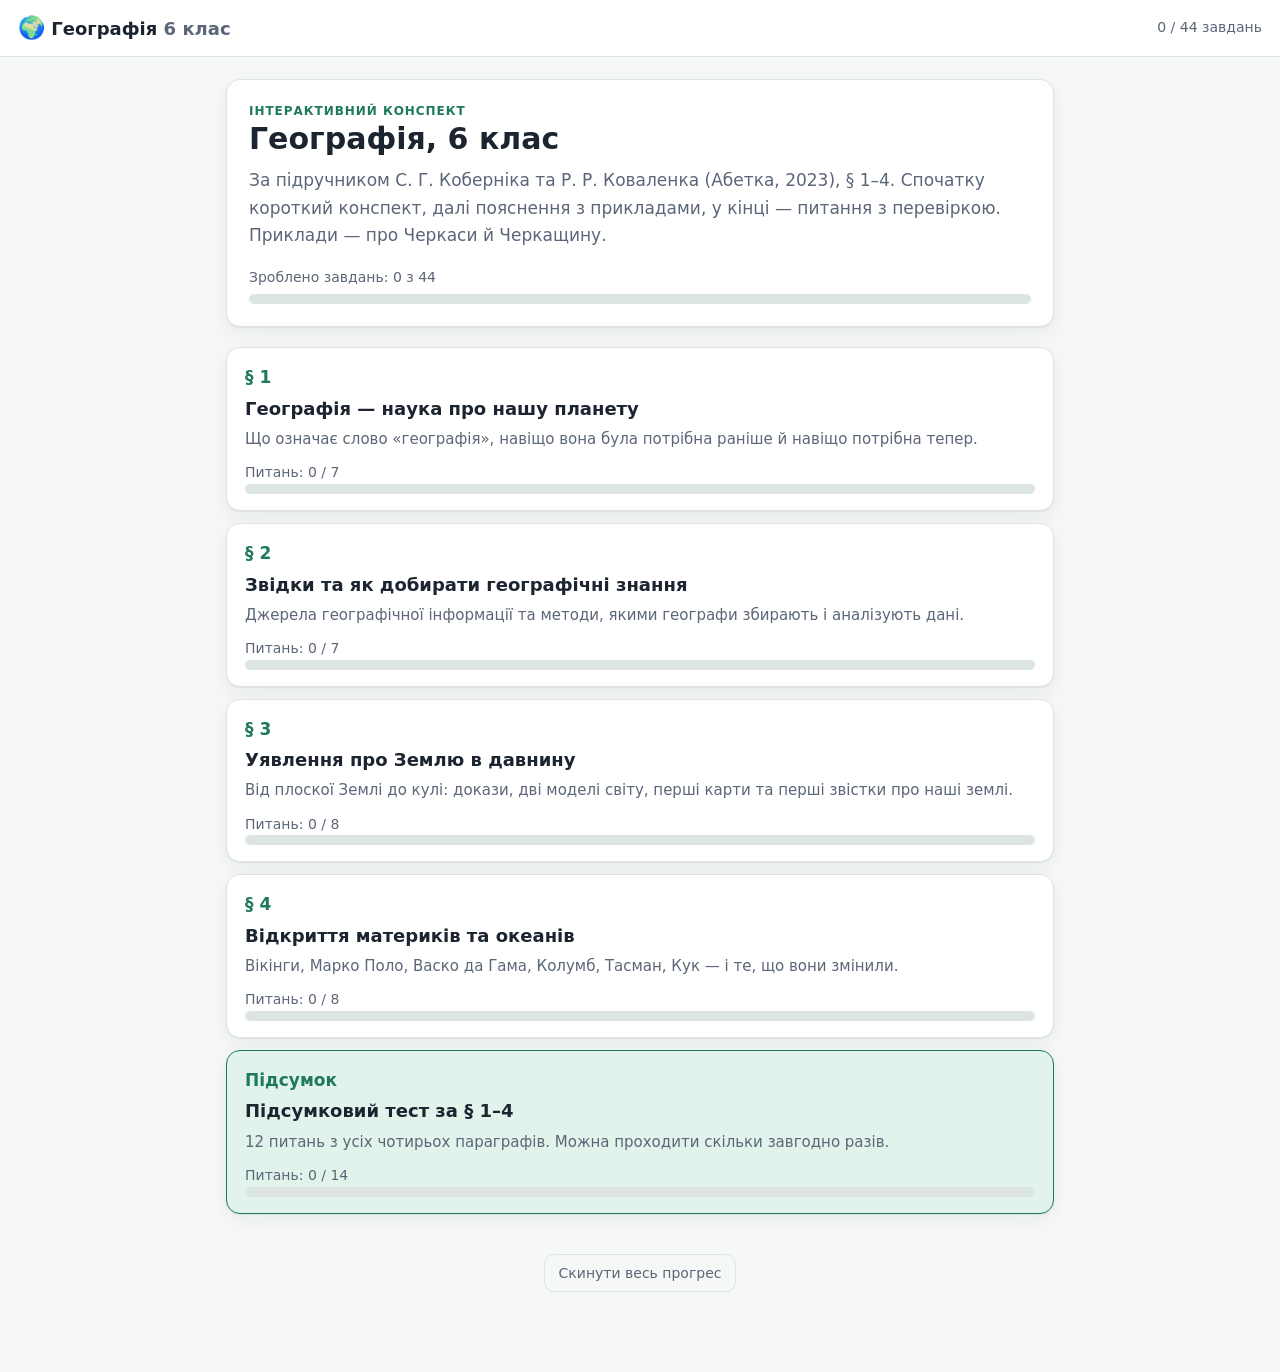
==== course/index.html @ ce7068f5 "[GEO-0] Конспект географії 6 класу: параграфи 1-4, тест, рушій" ====
<!doctype html>
<html lang="uk">
<head>
  <meta charset="utf-8">
  <meta name="viewport" content="width=device-width, initial-scale=1">
  <title>Географія 6 клас</title>
  <link rel="stylesheet" href="css/app.css">
</head>
<body>
  <header class="topbar">
    <a class="brand" href="#/"><span class="globe">🌍</span> Географія <span>6 клас</span></a>
    <span class="spacer"></span>
    <span class="bar-label" id="progressMini"></span>
  </header>

  <main id="app"></main>

  <script src="js/engine.js"></script>
  <script src="js/lessons/p01.js"></script>
  <script src="js/lessons/p02.js"></script>
  <script src="js/lessons/p03.js"></script>
  <script src="js/lessons/p04.js"></script>
  <script src="js/lessons/test.js"></script>
  <script>COURSE.start();</script>
</body>
</html>
---- course/css/app.css ----
/* Географія 6 клас — інтерактивний конспект. Оформлення. */

:root {
  --bg: #f5f8f6;
  --bg-soft: #ffffff;
  --text: #1c2430;
  --text-dim: #5b6678;
  --border: #dde5e2;
  --accent: #1f7a5a;
  --accent-soft: #e2f3ec;
  --green: #1e9e63;
  --green-soft: #e3f7ec;
  --red: #d64545;
  --red-soft: #fdeaea;
  --yellow: #b8860b;
  --yellow-soft: #fdf5dd;
  --blue: #2f6df6;
  --blue-soft: #e8efff;
  --local: #a8562b;
  --local-soft: #fbeee5;
  --game: #7b4fd8;
  --game-soft: #f0eaff;
  --radius: 14px;
  --shadow: 0 1px 2px rgba(20, 35, 30, .06), 0 6px 20px rgba(20, 35, 30, .06);
  --sans: "Segoe UI", Inter, system-ui, -apple-system, Roboto, sans-serif;
}

@media (prefers-color-scheme: dark) {
  :root {
    --bg: #141a19;
    --bg-soft: #1b2322;
    --text: #e8eeea;
    --text-dim: #a2aeb0;
    --border: #2b3533;
    --accent: #5cc79c;
    --accent-soft: #17302a;
    --green: #4bd18b;
    --green-soft: #16301f;
    --red: #ff7a7a;
    --red-soft: #331a1c;
    --yellow: #e3bb4c;
    --yellow-soft: #302a16;
    --blue: #6f9bff;
    --blue-soft: #1c2740;
    --local: #e0a271;
    --local-soft: #2b1e15;
    --game: #b699ff;
    --game-soft: #241d3c;
    --shadow: 0 1px 2px rgba(0, 0, 0, .3), 0 8px 24px rgba(0, 0, 0, .35);
  }
}

* { box-sizing: border-box; }

body {
  margin: 0;
  background: var(--bg);
  color: var(--text);
  font: 17px/1.62 var(--sans);
}

a { color: var(--accent); }

.topbar {
  position: sticky;
  top: 0;
  z-index: 5;
  display: flex;
  align-items: center;
  gap: 12px;
  padding: 10px 18px;
  background: var(--bg-soft);
  border-bottom: 1px solid var(--border);
}

.brand {
  font-weight: 700;
  text-decoration: none;
  color: var(--text);
  font-size: 18px;
}

.brand span { color: var(--text-dim); font-weight: 600; }
.brand .globe { font-size: 22px; }
.spacer { flex: 1; }
.bar-label { color: var(--text-dim); font-size: 14px; }

main {
  max-width: 860px;
  margin: 0 auto;
  padding: 22px 16px 80px;
}

h1 { font-size: 30px; margin: 0 0 6px; line-height: 1.2; }
h2 { font-size: 23px; margin: 28px 0 10px; }
h3 { font-size: 19px; margin: 18px 0 8px; }
p { margin: 10px 0; }
ul, ol { margin: 10px 0; padding-left: 24px; }
li { margin: 4px 0; }

.kicker {
  text-transform: uppercase;
  letter-spacing: .08em;
  font-size: 12px;
  font-weight: 700;
  color: var(--accent);
}

.lead { color: var(--text-dim); }

.hero {
  background: var(--bg-soft);
  border: 1px solid var(--border);
  border-radius: var(--radius);
  padding: 22px;
  box-shadow: var(--shadow);
}

.bar {
  position: relative;
  height: 10px;
  border-radius: 999px;
  background: var(--border);
  overflow: hidden;
}

.bar i {
  position: absolute;
  inset: 0 auto 0 0;
  background: var(--accent);
  border-radius: 999px;
  transition: width .3s;
}

.overall { margin-top: 16px; }
.overall .bar-label { display: block; margin-bottom: 6px; }

.cards { display: grid; gap: 12px; margin-top: 20px; }

.card {
  display: block;
  text-decoration: none;
  color: inherit;
  background: var(--bg-soft);
  border: 1px solid var(--border);
  border-radius: var(--radius);
  padding: 16px 18px;
  box-shadow: var(--shadow);
}

.card:hover { border-color: var(--accent); }
.card .num { color: var(--accent); font-weight: 700; }
.card .title { font-weight: 700; font-size: 18px; margin: 2px 0 4px; }
.card .sub { color: var(--text-dim); font-size: 15px; }
.card .stat { color: var(--text-dim); font-size: 14px; margin-top: 10px; }
.card.exam { border-color: var(--accent); background: var(--accent-soft); }

.goals {
  background: var(--accent-soft);
  border-radius: var(--radius);
  padding: 12px 18px;
  margin: 16px 0;
}

.goals b { display: block; margin-bottom: 4px; }

.block {
  background: var(--bg-soft);
  border: 1px solid var(--border);
  border-radius: var(--radius);
  padding: 4px 18px 14px;
  margin: 16px 0;
  box-shadow: var(--shadow);
}

.block.plain { background: none; border: none; box-shadow: none; padding: 0 2px; }

.block-head {
  display: flex;
  align-items: center;
  gap: 10px;
  padding: 12px 0 6px;
  font-weight: 700;
}

.tag {
  font-size: 11px;
  text-transform: uppercase;
  letter-spacing: .06em;
  padding: 3px 8px;
  border-radius: 999px;
  background: var(--accent-soft);
  color: var(--accent);
  font-weight: 700;
}

.done-mark { margin-left: auto; color: var(--green); font-weight: 700; }

.block.note { background: var(--yellow-soft); border-color: var(--yellow); }
.block.note .tag { background: var(--yellow); color: #fff; }
.block.cherkasy { background: var(--local-soft); border-color: var(--local); }
.block.cherkasy .tag { background: var(--local); color: #fff; }
.block.ukraine { background: var(--blue-soft); border-color: var(--blue); }
.block.ukraine .tag { background: var(--blue); color: #fff; }
.block.life { background: var(--green-soft); border-color: var(--green); }
.block.life .tag { background: var(--green); color: #fff; }
.block.game { background: var(--game-soft); border-color: var(--game); }
.block.game .tag { background: var(--game); color: #fff; }
.block.errata { background: var(--red-soft); border-color: var(--red); }
.block.errata .tag { background: var(--red); color: #fff; }

.errata-row { margin: 8px 0; }
.errata-row.book { color: var(--text-dim); }
.errata-row.truth b { color: var(--red); }
.errata-row.say b { color: var(--green); }

.figure { margin: 16px 0; }

.figure img {
  display: block;
  width: 100%;
  height: auto;
  border: 1px solid var(--border);
  border-radius: 10px;
  background: #fff;
}

.figure figcaption {
  color: var(--text-dim);
  font-size: 14px;
  margin-top: 6px;
}

.gallery { display: grid; gap: 12px; margin: 16px 0; }
.gallery .figure { margin: 0; }
.gallery.cols2 { grid-template-columns: repeat(2, 1fr); }
.gallery.cols3 { grid-template-columns: repeat(3, 1fr); }

@media (max-width: 620px) {
  .gallery.cols2,
  .gallery.cols3 { grid-template-columns: 1fr; }
}

.block .figure { margin: 12px 0 4px; }
.block.summary { background: var(--accent-soft); border-color: var(--accent); }

.terms { width: 100%; border-collapse: collapse; margin: 8px 0; }
.terms td { border-top: 1px solid var(--border); padding: 8px 6px; vertical-align: top; }
.terms td:first-child { font-weight: 700; width: 34%; }

.book-wording {
  display: block;
  margin-top: 4px;
  font-size: 14px;
  font-style: italic;
  color: var(--text-dim);
}

details { margin: 8px 0; }
summary { cursor: pointer; color: var(--accent); font-weight: 600; }

.options { display: grid; gap: 8px; margin: 10px 0; }

.option {
  display: flex;
  align-items: flex-start;
  gap: 10px;
  text-align: left;
  font: inherit;
  color: inherit;
  background: var(--bg);
  border: 1px solid var(--border);
  border-radius: 10px;
  padding: 10px 12px;
  cursor: pointer;
}

.option:hover { border-color: var(--accent); }
.option .letter { font-weight: 700; color: var(--text-dim); }
.option.right { background: var(--green-soft); border-color: var(--green); }
.option.wrong { background: var(--red-soft); border-color: var(--red); }
.option.picked { border-color: var(--accent); background: var(--accent-soft); }
.option.picked .letter { color: var(--accent); }

.chips { display: flex; flex-wrap: wrap; gap: 8px; margin: 10px 0; }

.chip {
  font: inherit;
  color: inherit;
  background: var(--bg);
  border: 1px solid var(--border);
  border-radius: 999px;
  padding: 6px 14px;
  cursor: pointer;
}

.chip:hover { border-color: var(--accent); }
.chip.used { opacity: .35; pointer-events: none; }
.chip.right { background: var(--green-soft); border-color: var(--green); }
.chip.wrong { background: var(--red-soft); border-color: var(--red); }

.slots { display: grid; gap: 6px; margin: 10px 0; }
.slot { border: 1px dashed var(--border); border-radius: 10px; padding: 8px 12px; color: var(--text-dim); }
.slot.filled { border-style: solid; color: var(--text); }

.answer-input {
  font: inherit;
  color: inherit;
  background: var(--bg);
  border: 1px solid var(--border);
  border-radius: 10px;
  padding: 9px 12px;
  width: 100%;
  max-width: 360px;
}

.toolbar { display: flex; flex-wrap: wrap; gap: 8px; margin: 10px 0 4px; }

.btn {
  font: inherit;
  font-weight: 600;
  border: 1px solid var(--accent);
  background: var(--accent);
  color: #fff;
  border-radius: 10px;
  padding: 8px 16px;
  cursor: pointer;
}

.btn.flat { background: none; color: var(--accent); }
.btn:disabled { opacity: .5; cursor: default; }

.ghost-btn {
  font: inherit;
  border: 1px solid var(--border);
  background: none;
  color: var(--text-dim);
  border-radius: 10px;
  padding: 7px 14px;
  cursor: pointer;
  text-decoration: none;
}

.verdict { margin-top: 8px; min-height: 22px; font-size: 16px; }
.verdict.ok { color: var(--green); font-weight: 600; }
.verdict.no { color: var(--red); }

.navrow { display: flex; justify-content: space-between; gap: 12px; margin-top: 30px; }

.score {
  background: var(--bg-soft);
  border: 1px solid var(--border);
  border-radius: var(--radius);
  padding: 14px 18px;
  margin: 18px 0;
  box-shadow: var(--shadow);
}

footer.page-foot { color: var(--text-dim); font-size: 14px; margin-top: 40px; text-align: center; }
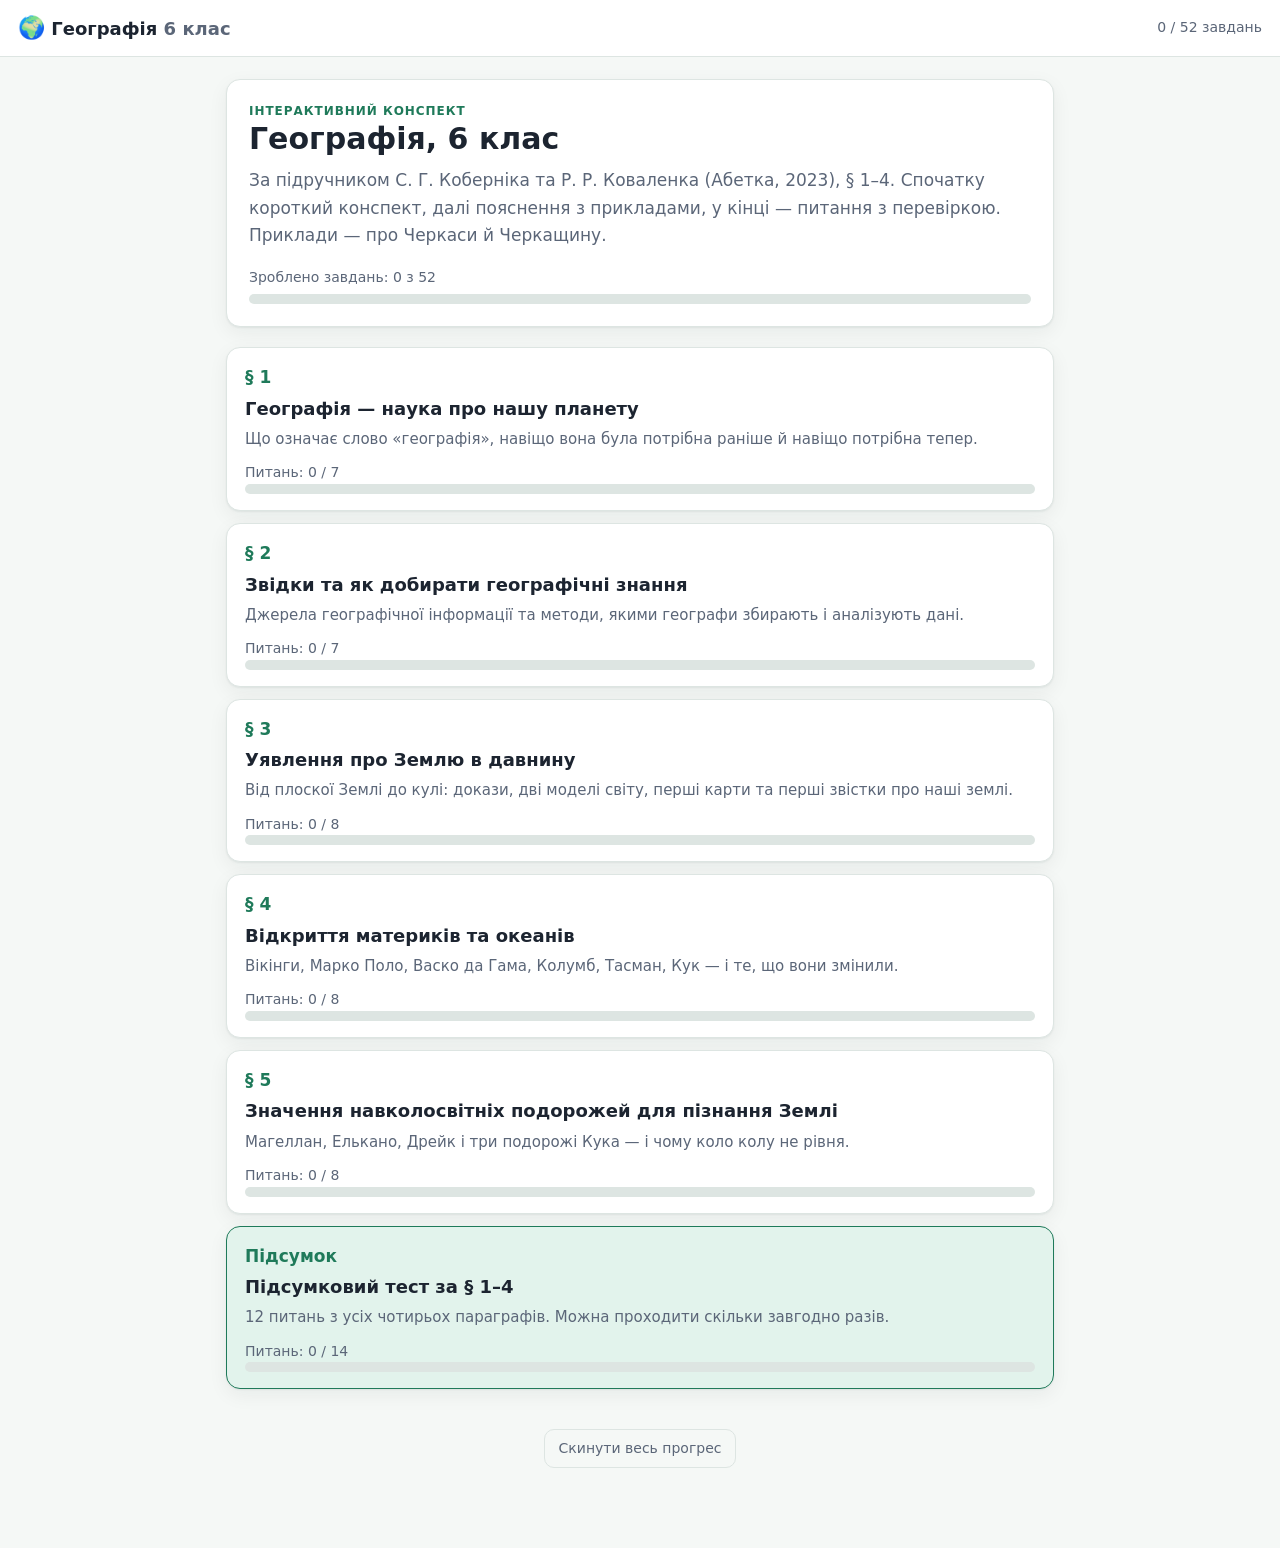
==== commit 302ef888: "[GEO-5] Параграф 5: значення навколосвітніх подорожей Конспект за підручником, стор. 28-32: означенн" ====
--- a/course/index.html
+++ b/course/index.html
@@ -20,6 +20,7 @@
   <script src="js/lessons/p02.js"></script>
   <script src="js/lessons/p03.js"></script>
   <script src="js/lessons/p04.js"></script>
+  <script src="js/lessons/p05.js"></script>
   <script src="js/lessons/test.js"></script>
   <script>COURSE.start();</script>
 </body>
--- a/course/css/app.css
+++ b/course/css/app.css
@@ -20,6 +20,10 @@
   --local-soft: #fbeee5;
   --game: #7b4fd8;
   --game-soft: #f0eaff;
+  --potter: #8e2f4f;
+  --potter-soft: #fdeaf0;
+  --horse: #8a6d1f;
+  --horse-soft: #f8f1d8;
   --radius: 14px;
   --shadow: 0 1px 2px rgba(20, 35, 30, .06), 0 6px 20px rgba(20, 35, 30, .06);
   --sans: "Segoe UI", Inter, system-ui, -apple-system, Roboto, sans-serif;
@@ -46,6 +50,10 @@
     --local-soft: #2b1e15;
     --game: #b699ff;
     --game-soft: #241d3c;
+    --potter: #f09ab8;
+    --potter-soft: #2e1420;
+    --horse: #d8bb63;
+    --horse-soft: #2a2415;
     --shadow: 0 1px 2px rgba(0, 0, 0, .3), 0 8px 24px rgba(0, 0, 0, .35);
   }
 }
@@ -206,6 +214,10 @@
 .block.life .tag { background: var(--green); color: #fff; }
 .block.game { background: var(--game-soft); border-color: var(--game); }
 .block.game .tag { background: var(--game); color: #fff; }
+.block.potter { background: var(--potter-soft); border-color: var(--potter); }
+.block.potter .tag { background: var(--potter); color: #fff; }
+.block.horse { background: var(--horse-soft); border-color: var(--horse); }
+.block.horse .tag { background: var(--horse); color: #fff; }
 .block.errata { background: var(--red-soft); border-color: var(--red); }
 .block.errata .tag { background: var(--red); color: #fff; }
 
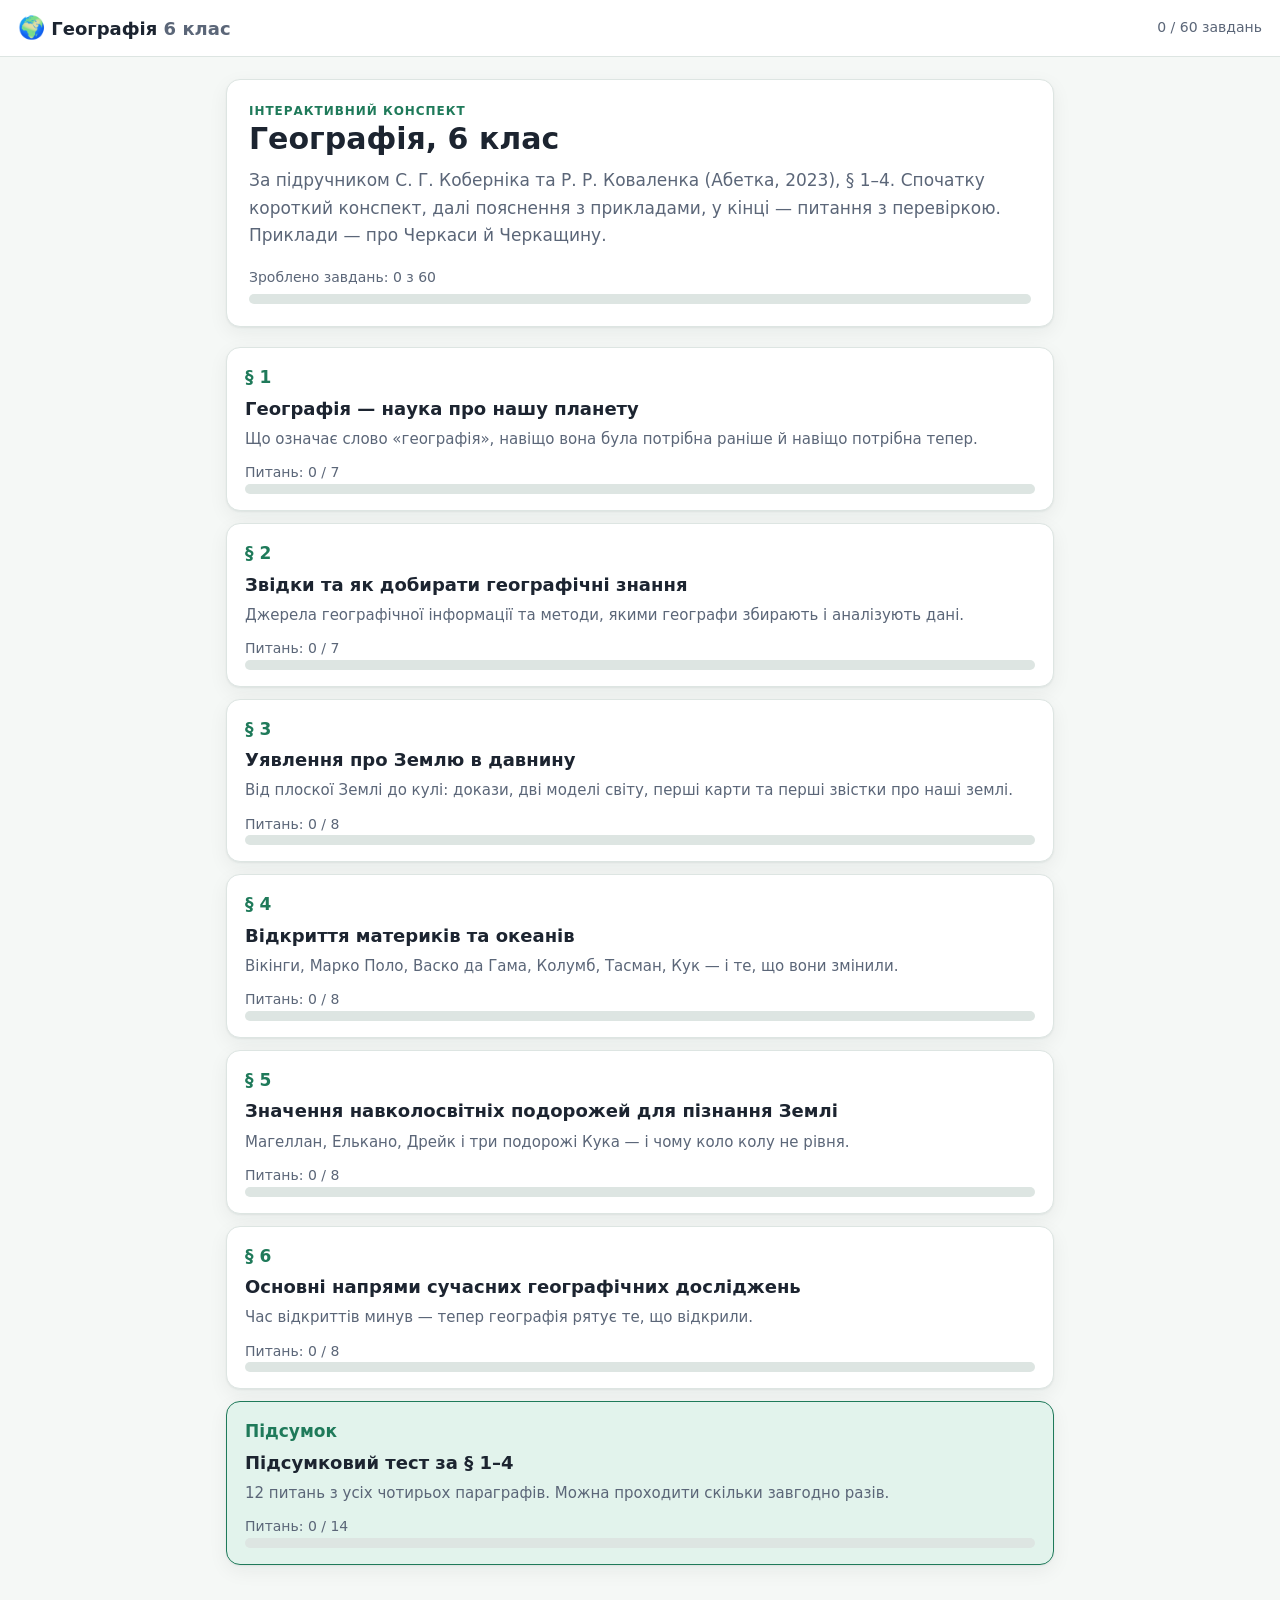
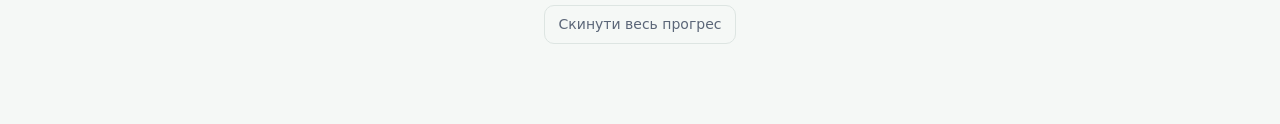
==== commit 7975f29f: "[GEO-6] Параграф 6: основні напрями сучасних географічних досліджень Конспект за підручником, стор. " ====
--- a/course/index.html
+++ b/course/index.html
@@ -4,6 +4,8 @@
   <meta charset="utf-8">
   <meta name="viewport" content="width=device-width, initial-scale=1">
   <title>Географія 6 клас</title>
+  <!-- Іконка вшита в сторінку: інакше браузер сам піде по /favicon.ico і зловить 404. -->
+  <link rel="icon" href="data:image/svg+xml,%3Csvg xmlns='http://www.w3.org/2000/svg' viewBox='0 0 100 100'%3E%3Ctext y='.92em' font-size='92'%3E%F0%9F%8C%8D%3C/text%3E%3C/svg%3E">
   <link rel="stylesheet" href="css/app.css">
 </head>
 <body>
@@ -21,6 +23,7 @@
   <script src="js/lessons/p03.js"></script>
   <script src="js/lessons/p04.js"></script>
   <script src="js/lessons/p05.js"></script>
+  <script src="js/lessons/p06.js"></script>
   <script src="js/lessons/test.js"></script>
   <script>COURSE.start();</script>
 </body>
--- a/course/css/app.css
+++ b/course/css/app.css
@@ -260,6 +260,11 @@
 .terms td { border-top: 1px solid var(--border); padding: 8px 6px; vertical-align: top; }
 .terms td:first-child { font-weight: 700; width: 34%; }
 
+/* Перелік Міжнародних років ООН: рік вузькою колонкою, назва — рештою. */
+.years { width: 100%; border-collapse: collapse; margin: 8px 0; }
+.years td { border-top: 1px solid var(--border); padding: 5px 6px; vertical-align: top; }
+.years td:first-child { font-weight: 700; width: 4.5em; color: var(--accent); }
+
 .book-wording {
   display: block;
   margin-top: 4px;
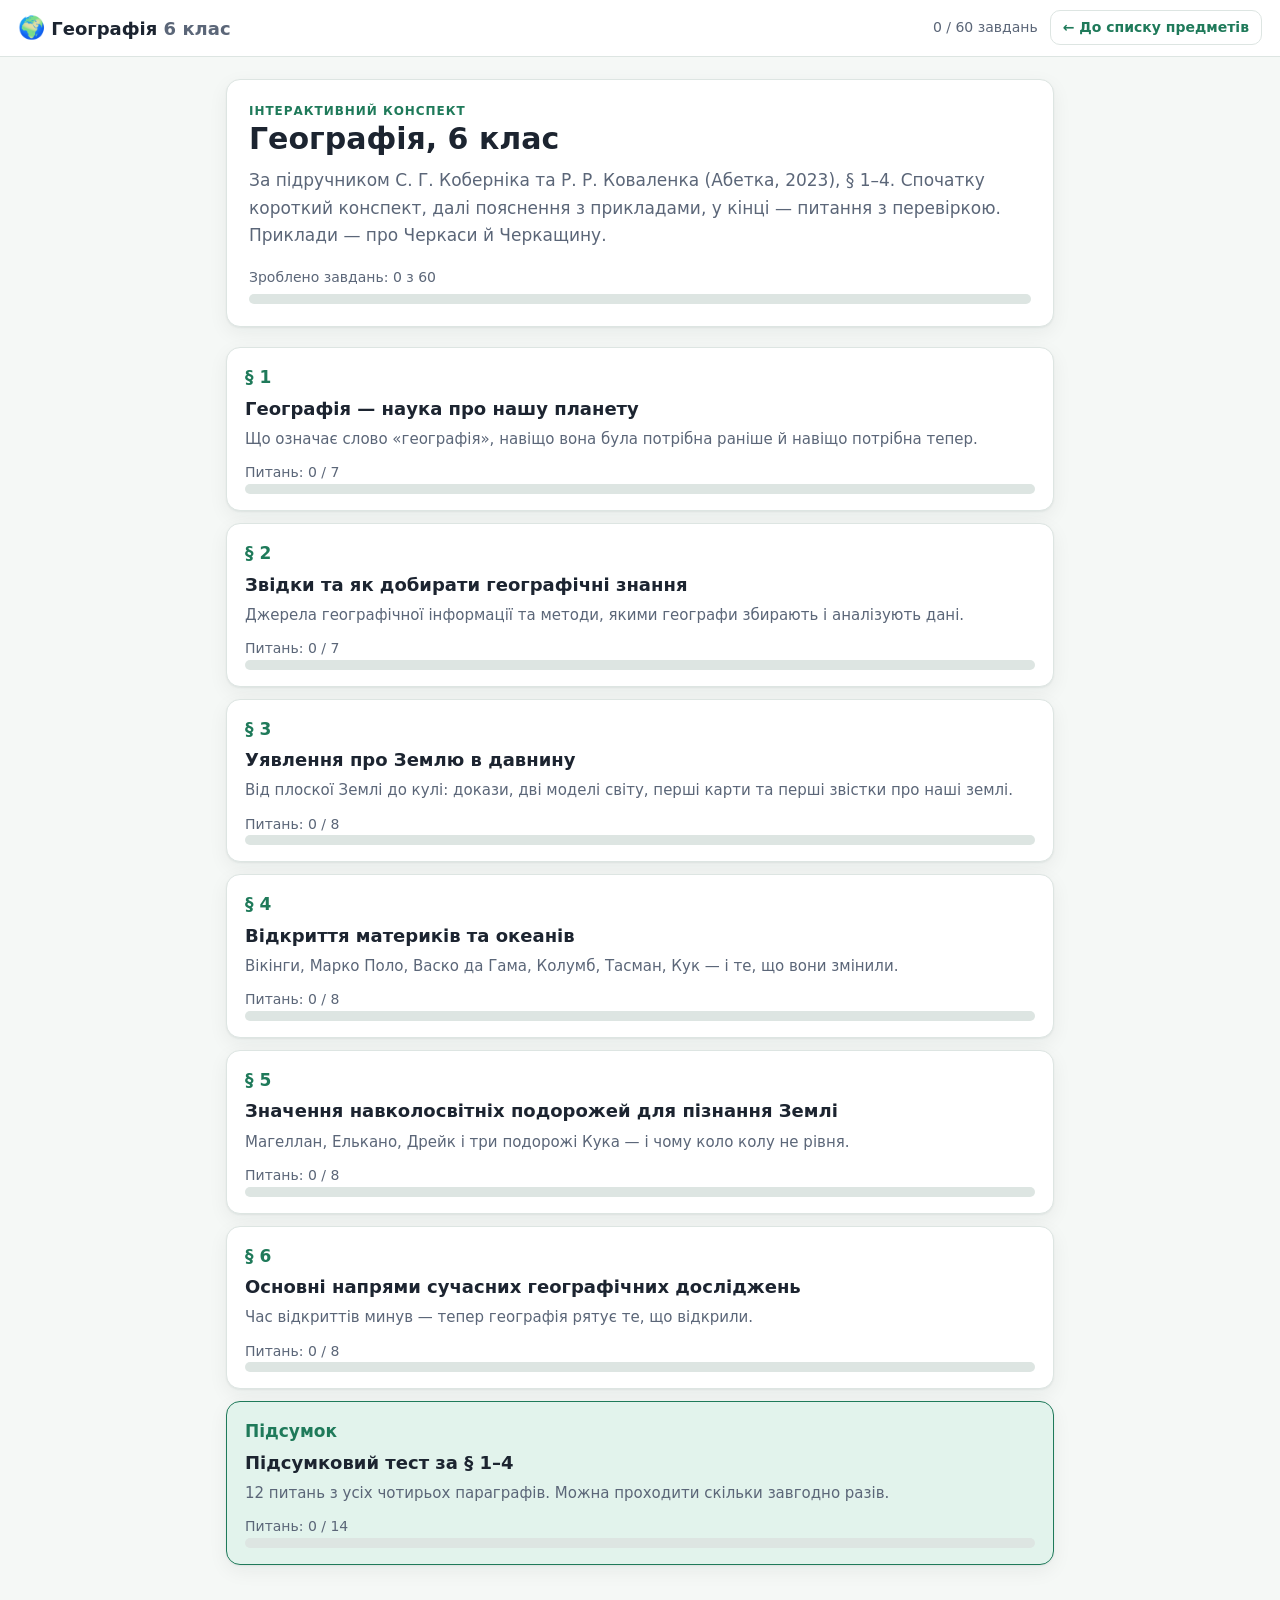
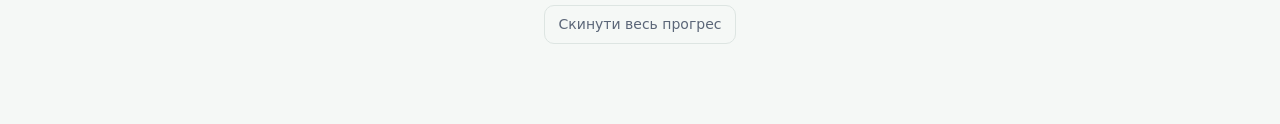
==== commit 8bce546c: "[GEO-0] Кнопка «До списку предметів» у шапці Кнопка в шапці веде на liza-school.github.io: звідти мо" ====
--- a/course/index.html
+++ b/course/index.html
@@ -13,6 +13,9 @@
     <a class="brand" href="#/"><span class="globe">🌍</span> Географія <span>6 клас</span></a>
     <span class="spacer"></span>
     <span class="bar-label" id="progressMini"></span>
+    <!-- Усі курси Лізи зібрані на liza-school.github.io. Посилання абсолютне,
+         щоб працювало і онлайн, і з file:// при подвійному кліку. -->
+    <a class="subjects-link" href="https://liza-school.github.io/" title="До списку предметів">← <span class="full">До списку предметів</span><span class="short">Предмети</span></a>
   </header>
 
   <main id="app"></main>
--- a/course/css/app.css
+++ b/course/css/app.css
@@ -93,6 +93,31 @@
 .spacer { flex: 1; }
 .bar-label { color: var(--text-dim); font-size: 14px; }
 
+/* Кнопка «До списку предметів» у шапці. На вузькому екрані — коротший підпис. */
+.subjects-link {
+  font-size: 14px;
+  font-weight: 600;
+  color: var(--accent);
+  text-decoration: none;
+  white-space: nowrap;
+  border: 1px solid var(--border);
+  border-radius: 10px;
+  padding: 5px 12px;
+}
+
+.subjects-link:hover { background: var(--accent-soft); border-color: var(--accent); }
+.subjects-link .short { display: none; }
+
+@media (max-width: 620px) {
+  /* Бренд — першим рядком, прогрес і кнопка — другим, щоб назва не ламалась на три рядки. */
+  .topbar { flex-wrap: wrap; row-gap: 6px; }
+  .topbar .brand { flex-basis: 100%; }
+  .topbar .spacer { display: none; }
+  .subjects-link { margin-left: auto; }
+  .subjects-link .full { display: none; }
+  .subjects-link .short { display: inline; }
+}
+
 main {
   max-width: 860px;
   margin: 0 auto;
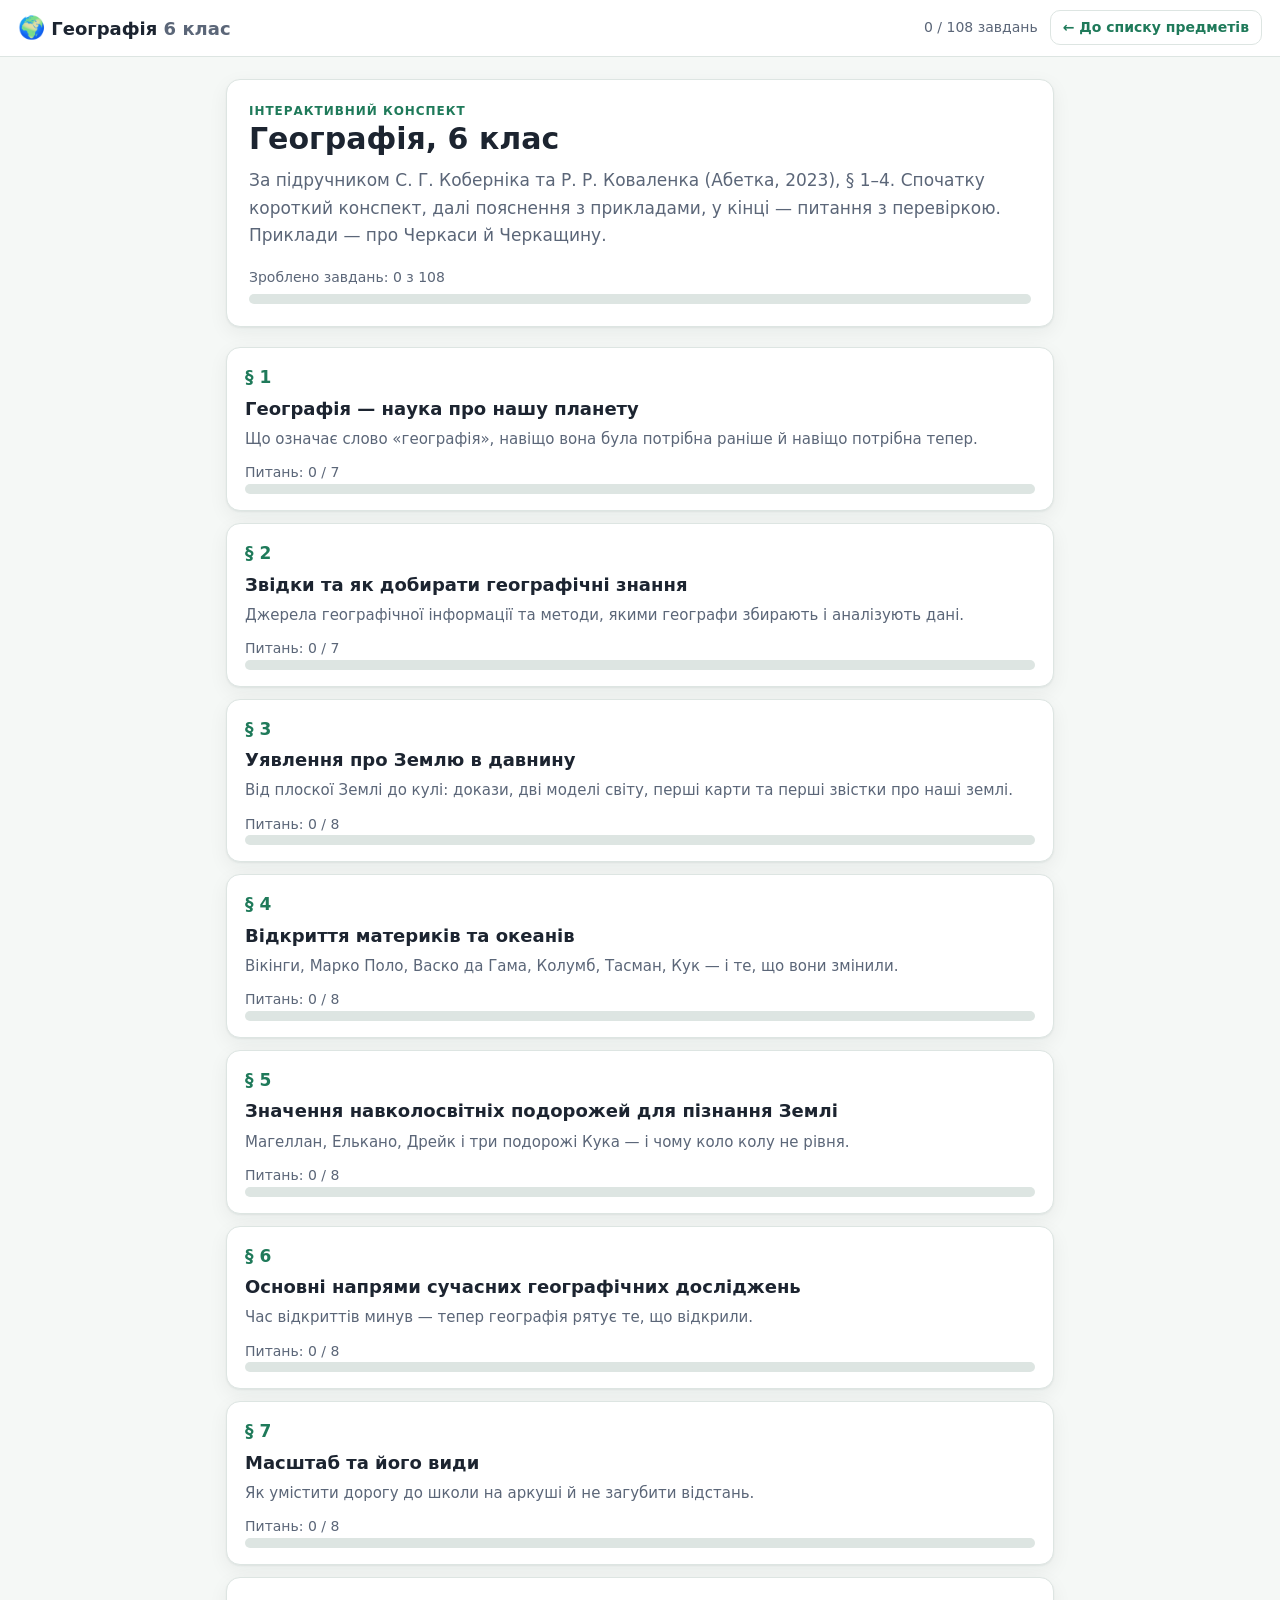
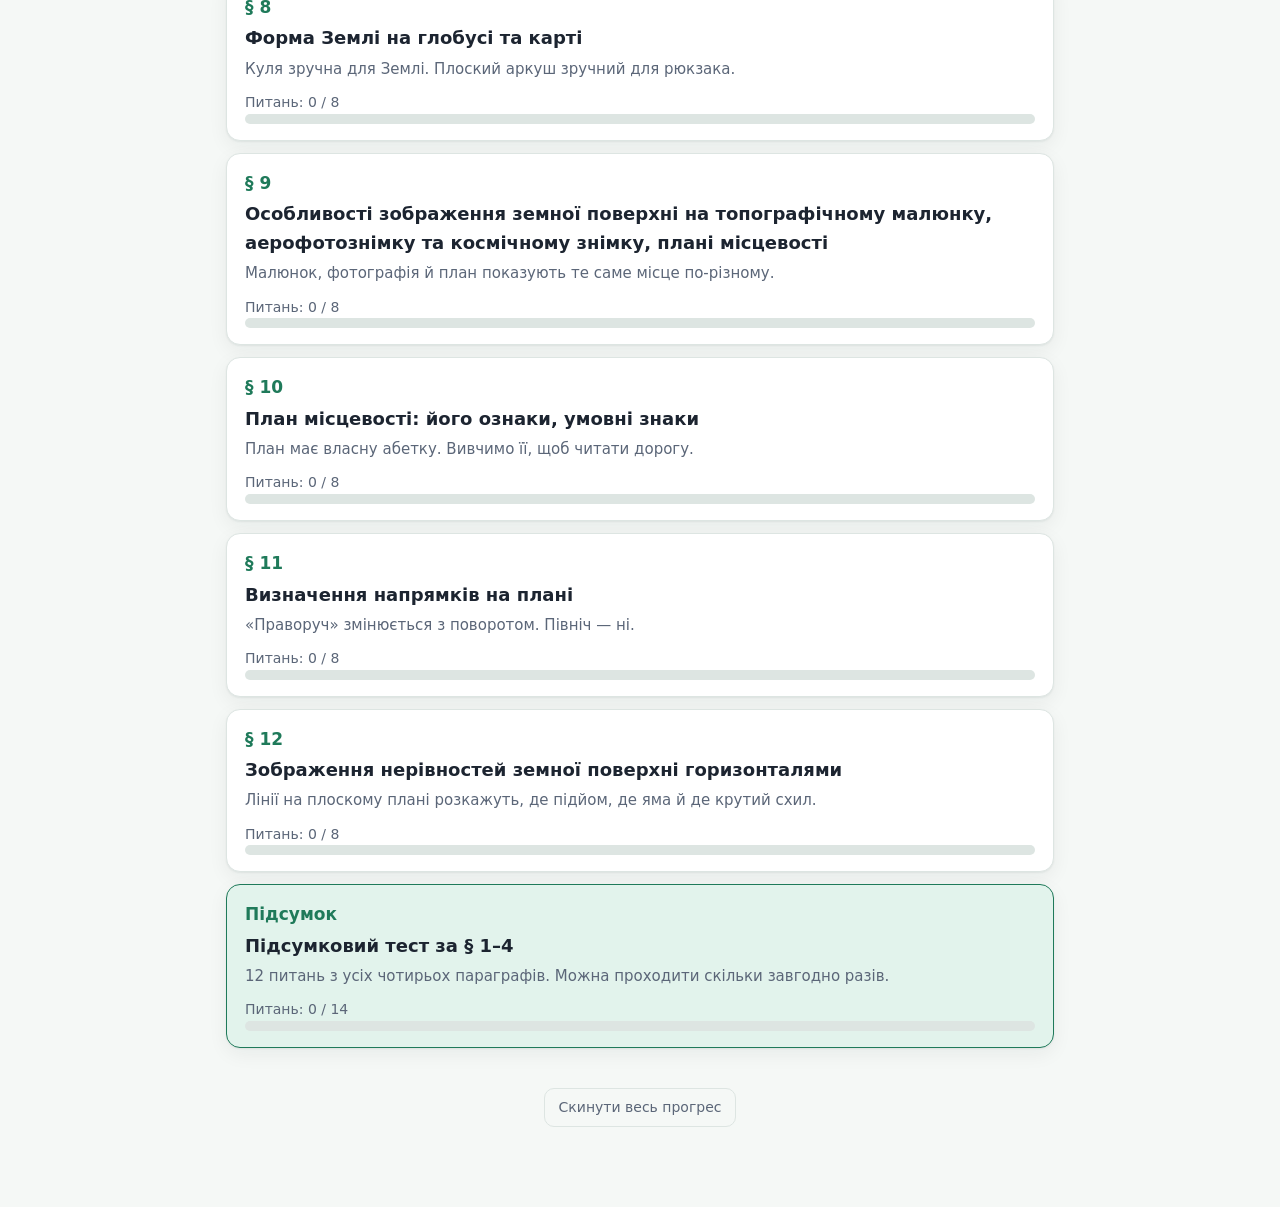
==== commit 795396a2: "[GEO-0] Додати параграфи 7–12 з інтерактивними завданнями § 7–12 (стор. 39–63): масштаб, форма Землі" ====
--- a/course/index.html
+++ b/course/index.html
@@ -27,6 +27,12 @@
   <script src="js/lessons/p04.js"></script>
   <script src="js/lessons/p05.js"></script>
   <script src="js/lessons/p06.js"></script>
+  <script src="js/lessons/p07.js"></script>
+  <script src="js/lessons/p08.js"></script>
+  <script src="js/lessons/p09.js"></script>
+  <script src="js/lessons/p10.js"></script>
+  <script src="js/lessons/p11.js"></script>
+  <script src="js/lessons/p12.js"></script>
   <script src="js/lessons/test.js"></script>
   <script>COURSE.start();</script>
 </body>
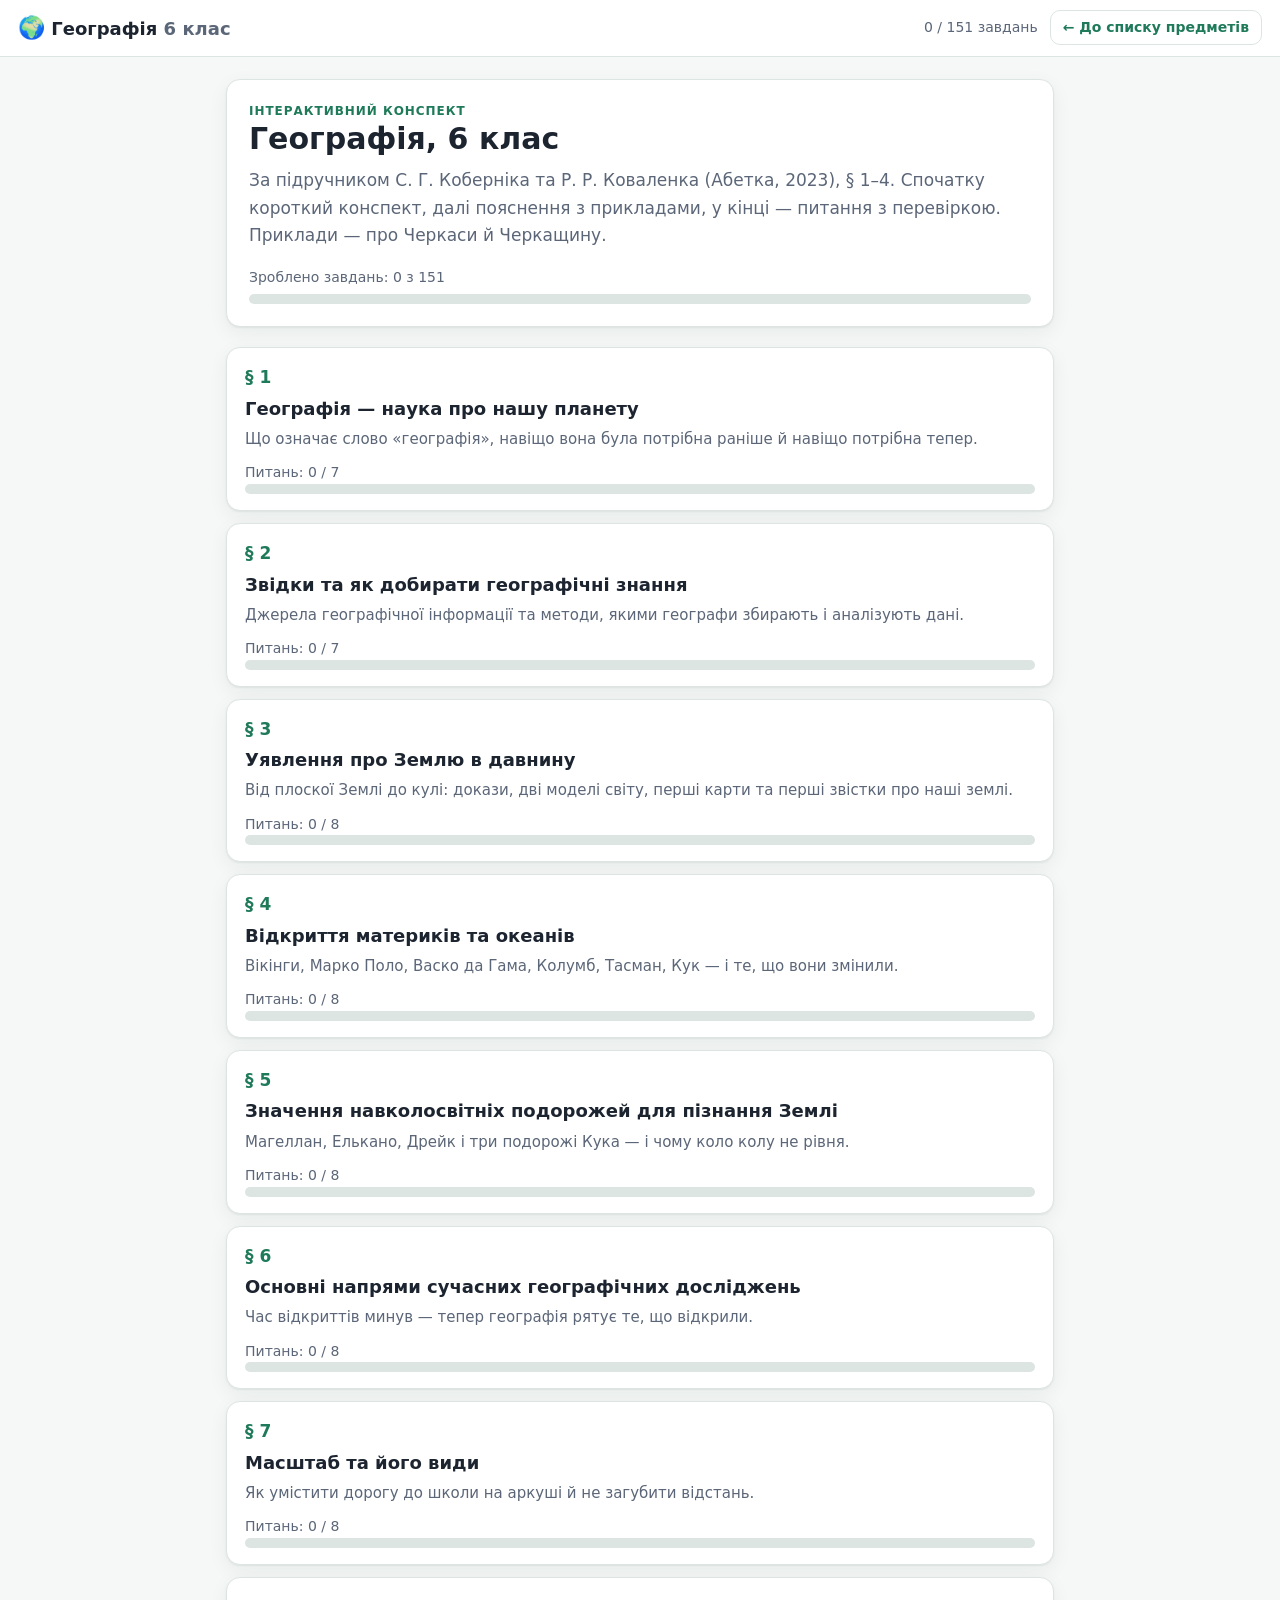
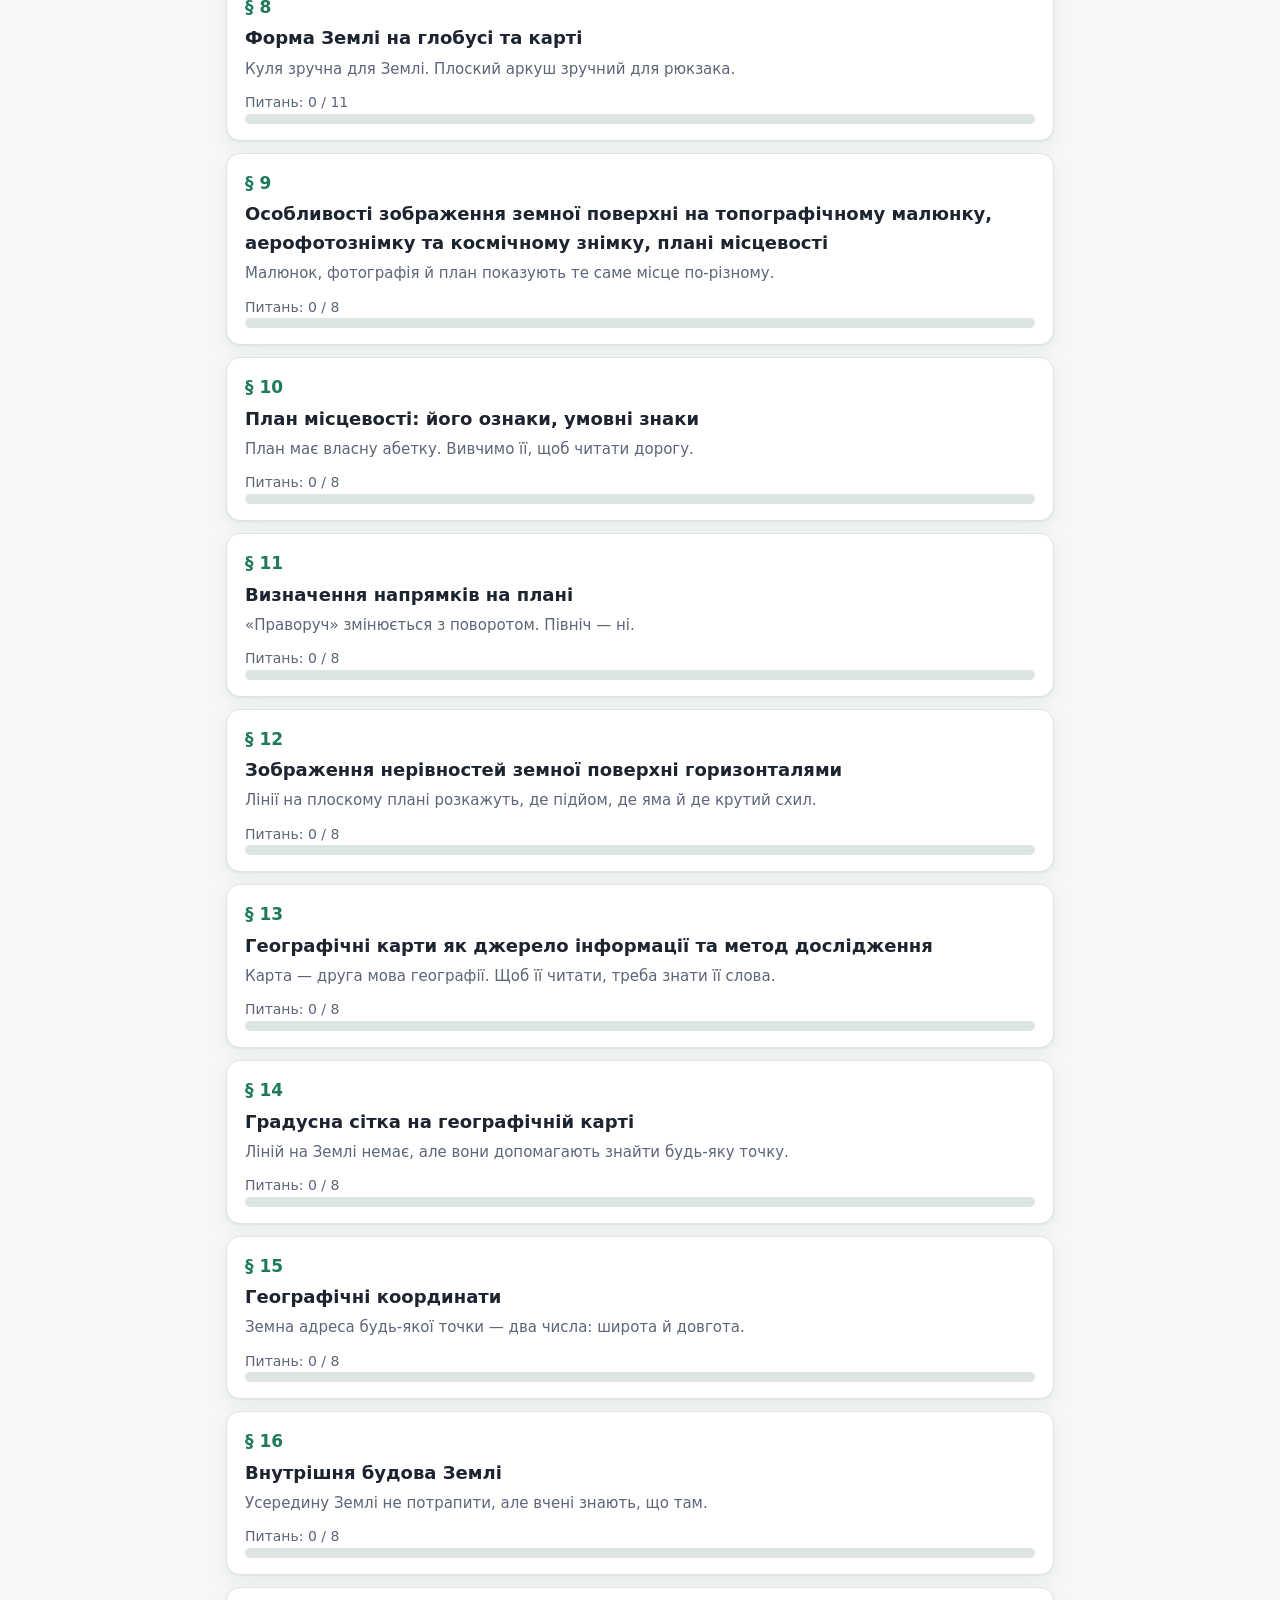
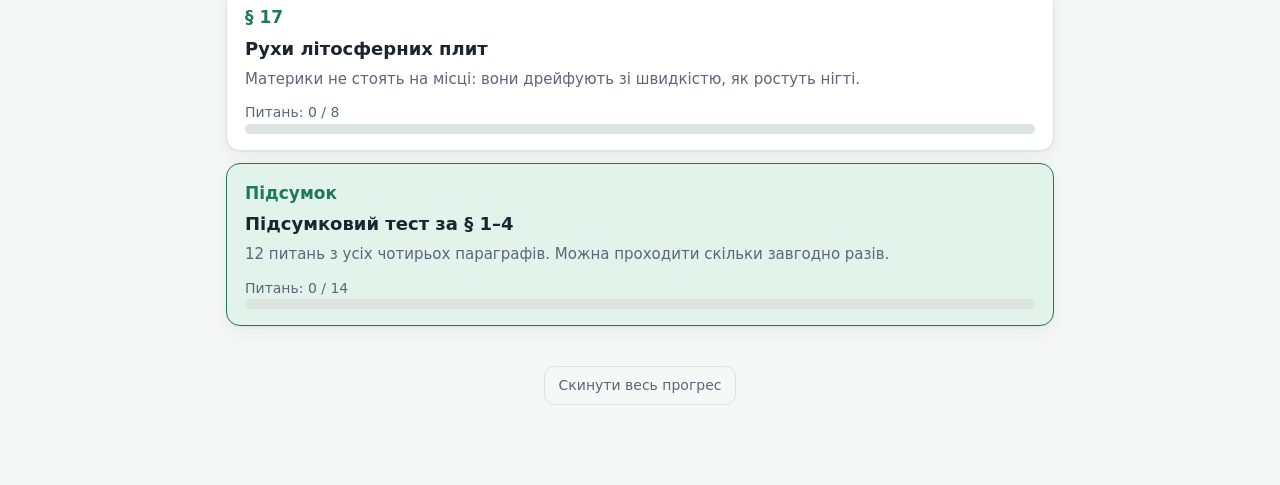
==== commit 4a50a874: "[GEO-0] Додати параграфи 13–17 з інтерактивними завданнями § 13–17 (стор. 64–91): географічні карти," ====
--- a/course/index.html
+++ b/course/index.html
@@ -33,6 +33,11 @@
   <script src="js/lessons/p10.js"></script>
   <script src="js/lessons/p11.js"></script>
   <script src="js/lessons/p12.js"></script>
+  <script src="js/lessons/p13.js"></script>
+  <script src="js/lessons/p14.js"></script>
+  <script src="js/lessons/p15.js"></script>
+  <script src="js/lessons/p16.js"></script>
+  <script src="js/lessons/p17.js"></script>
   <script src="js/lessons/test.js"></script>
   <script>COURSE.start();</script>
 </body>
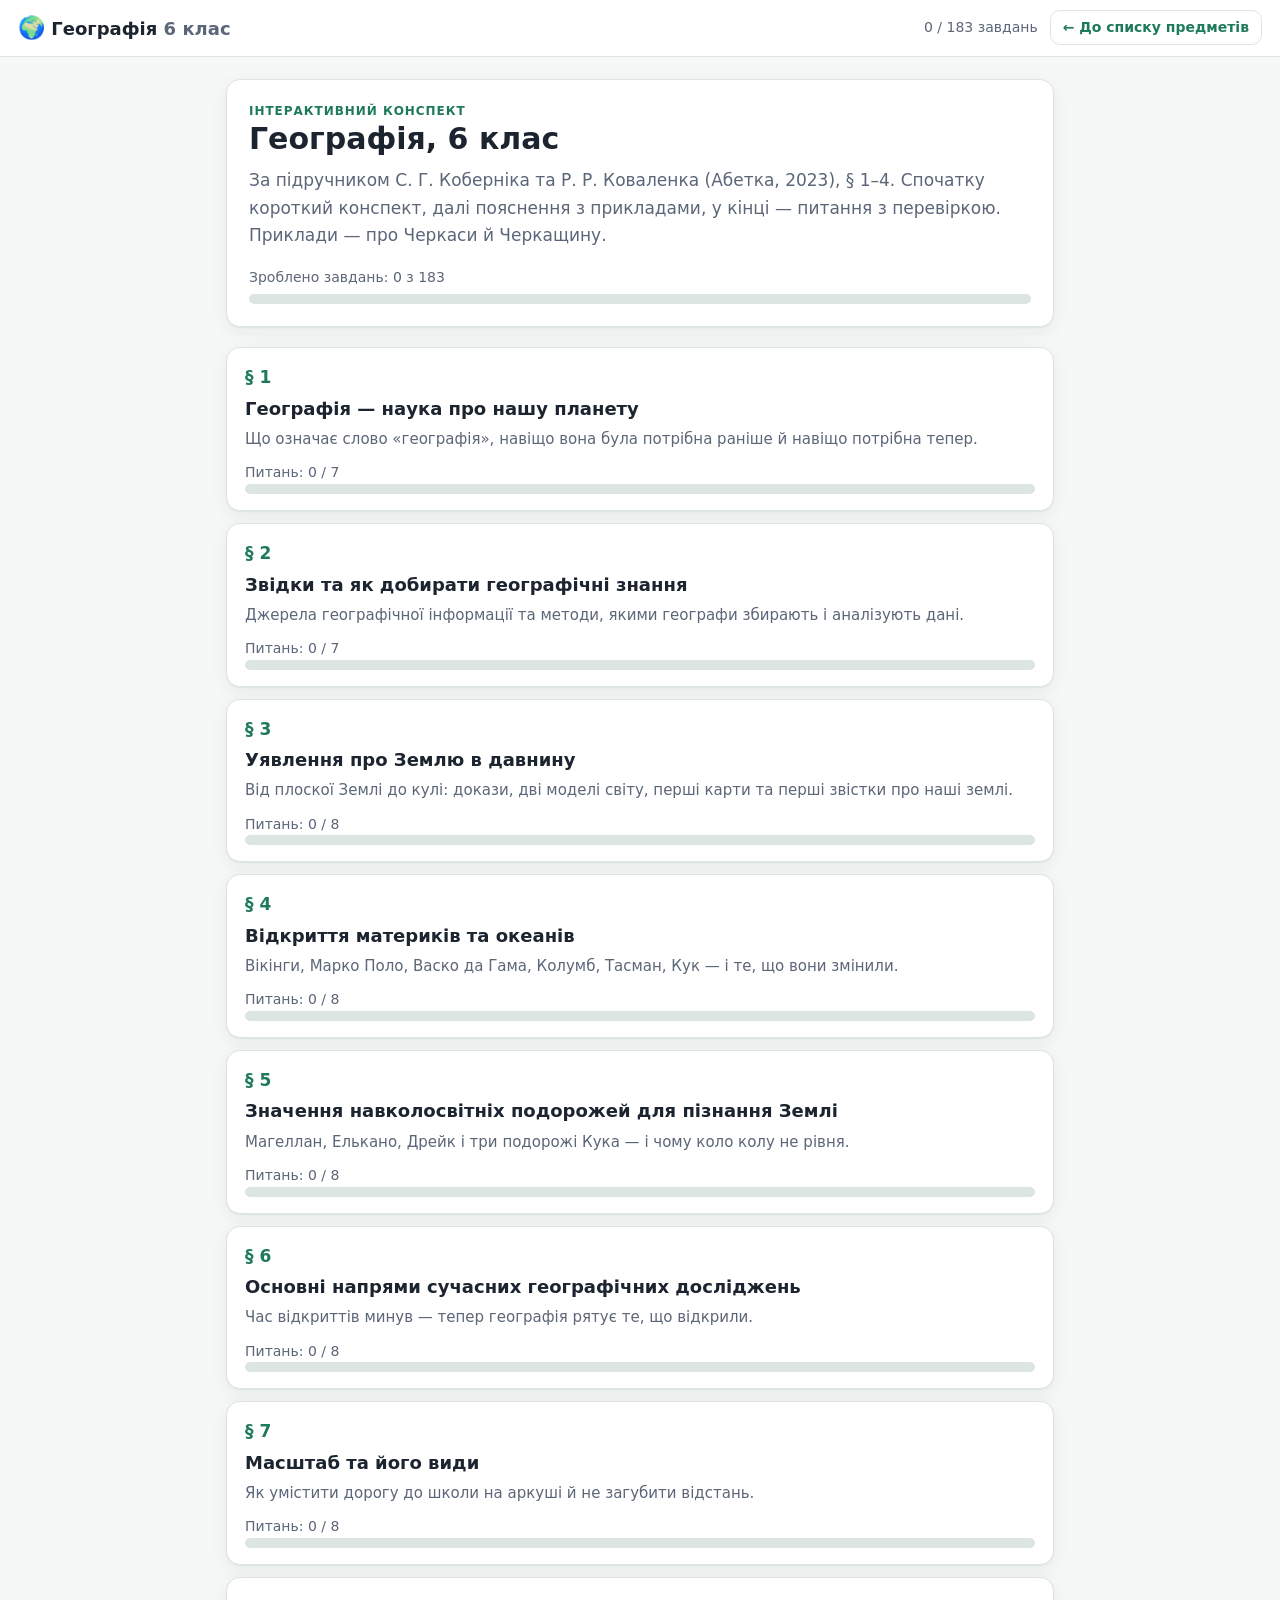
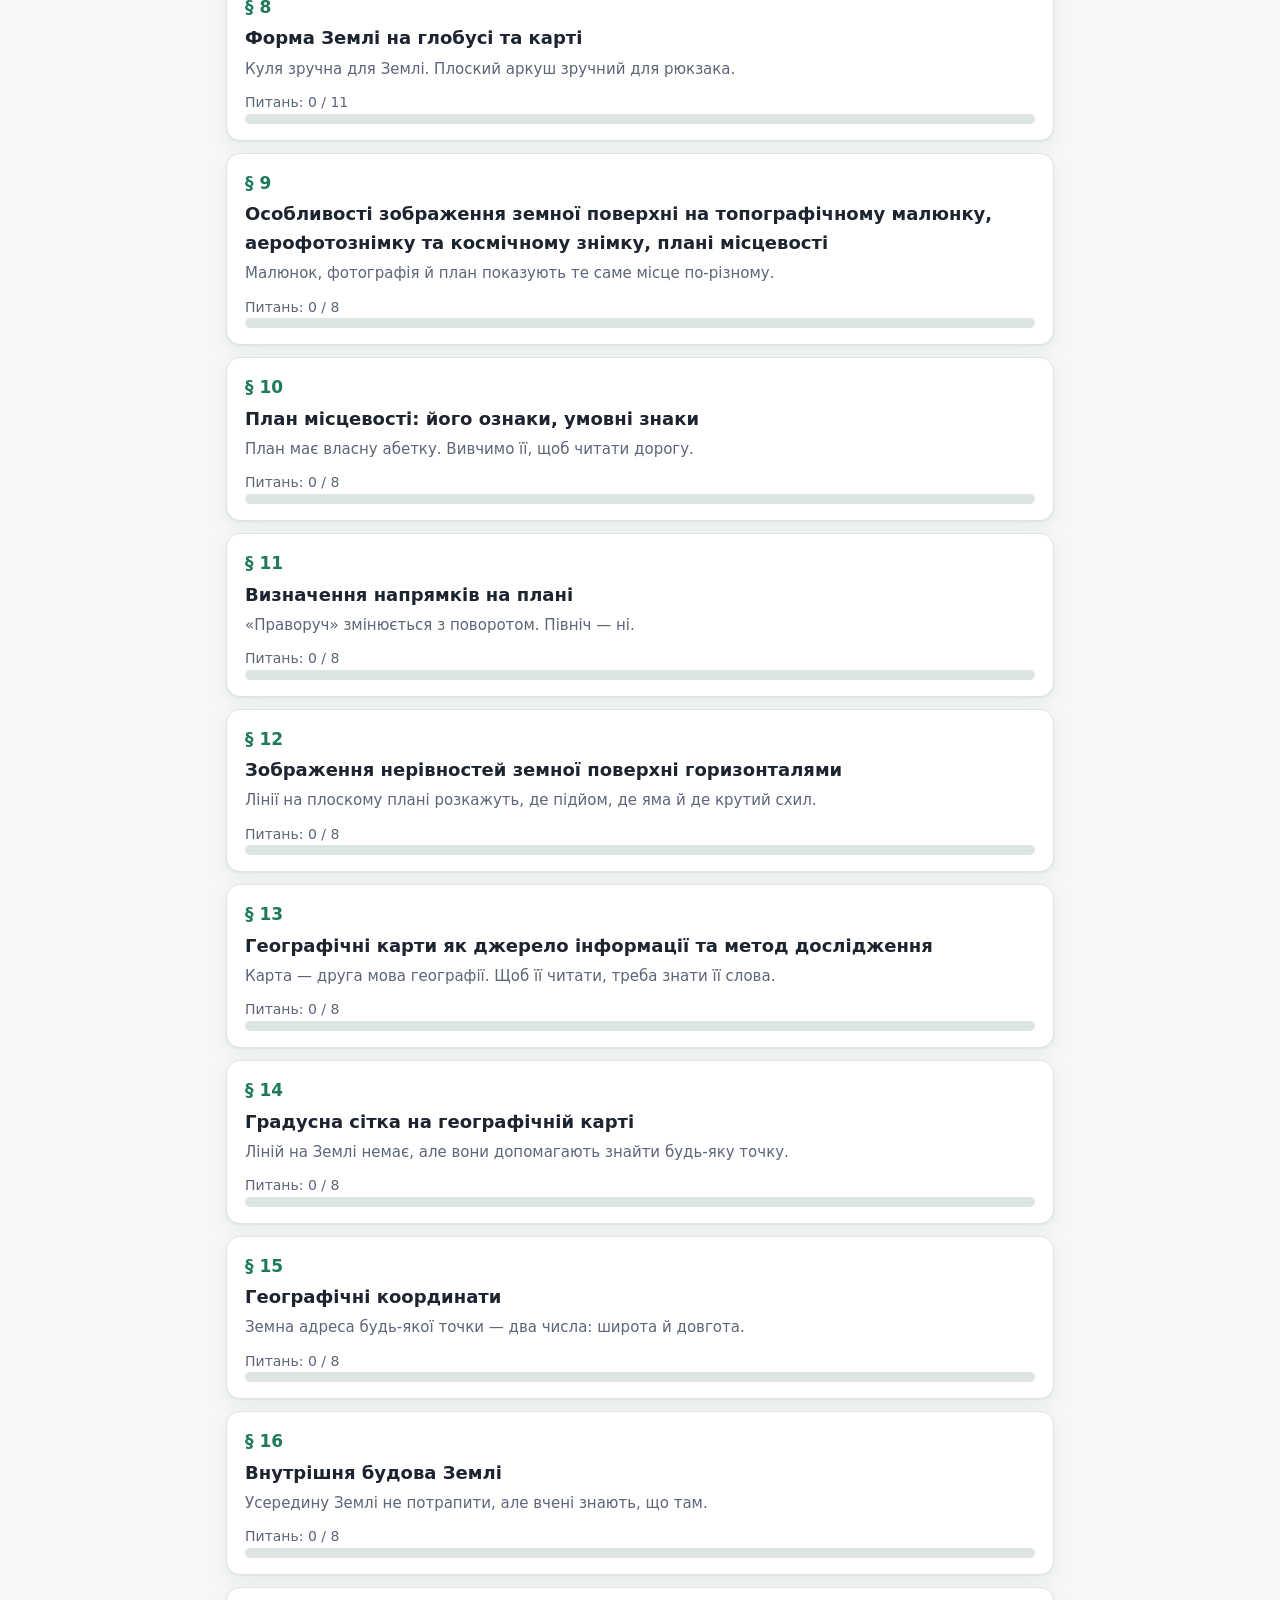
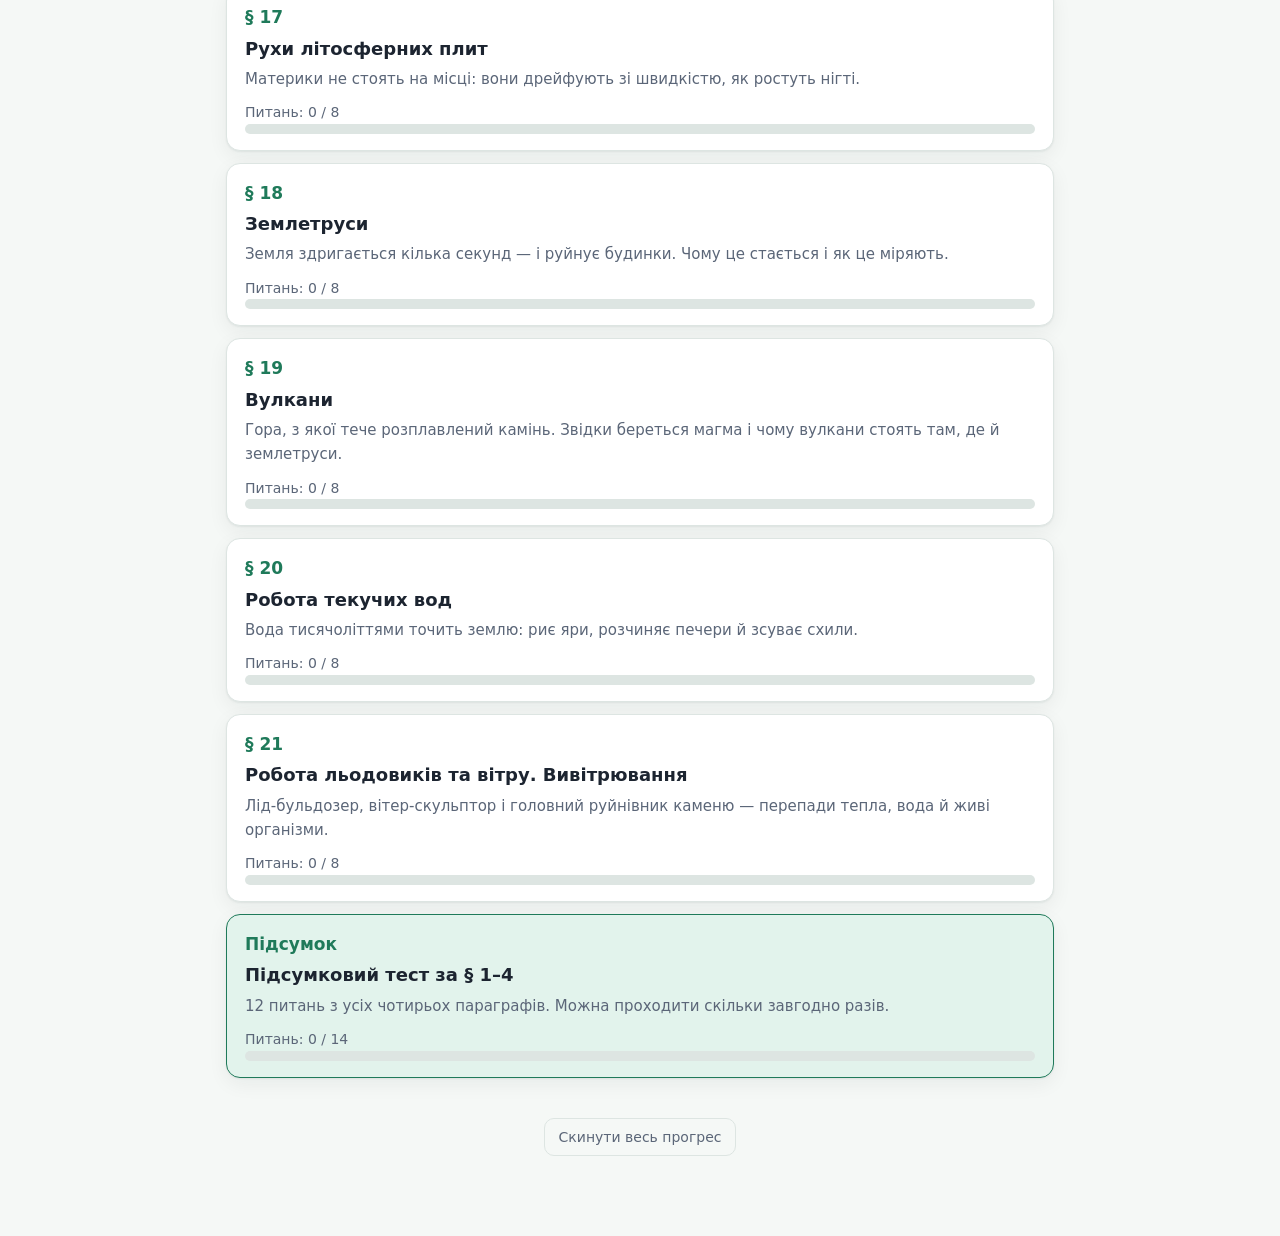
==== commit 2e95761c: "[GEO-0] Додати параграфи 18–21 з інтерактивними завданнями Землетруси (§18), вулкани (§19), робота т" ====
--- a/course/index.html
+++ b/course/index.html
@@ -38,6 +38,10 @@
   <script src="js/lessons/p15.js"></script>
   <script src="js/lessons/p16.js"></script>
   <script src="js/lessons/p17.js"></script>
+  <script src="js/lessons/p18.js"></script>
+  <script src="js/lessons/p19.js"></script>
+  <script src="js/lessons/p20.js"></script>
+  <script src="js/lessons/p21.js"></script>
   <script src="js/lessons/test.js"></script>
   <script>COURSE.start();</script>
 </body>
